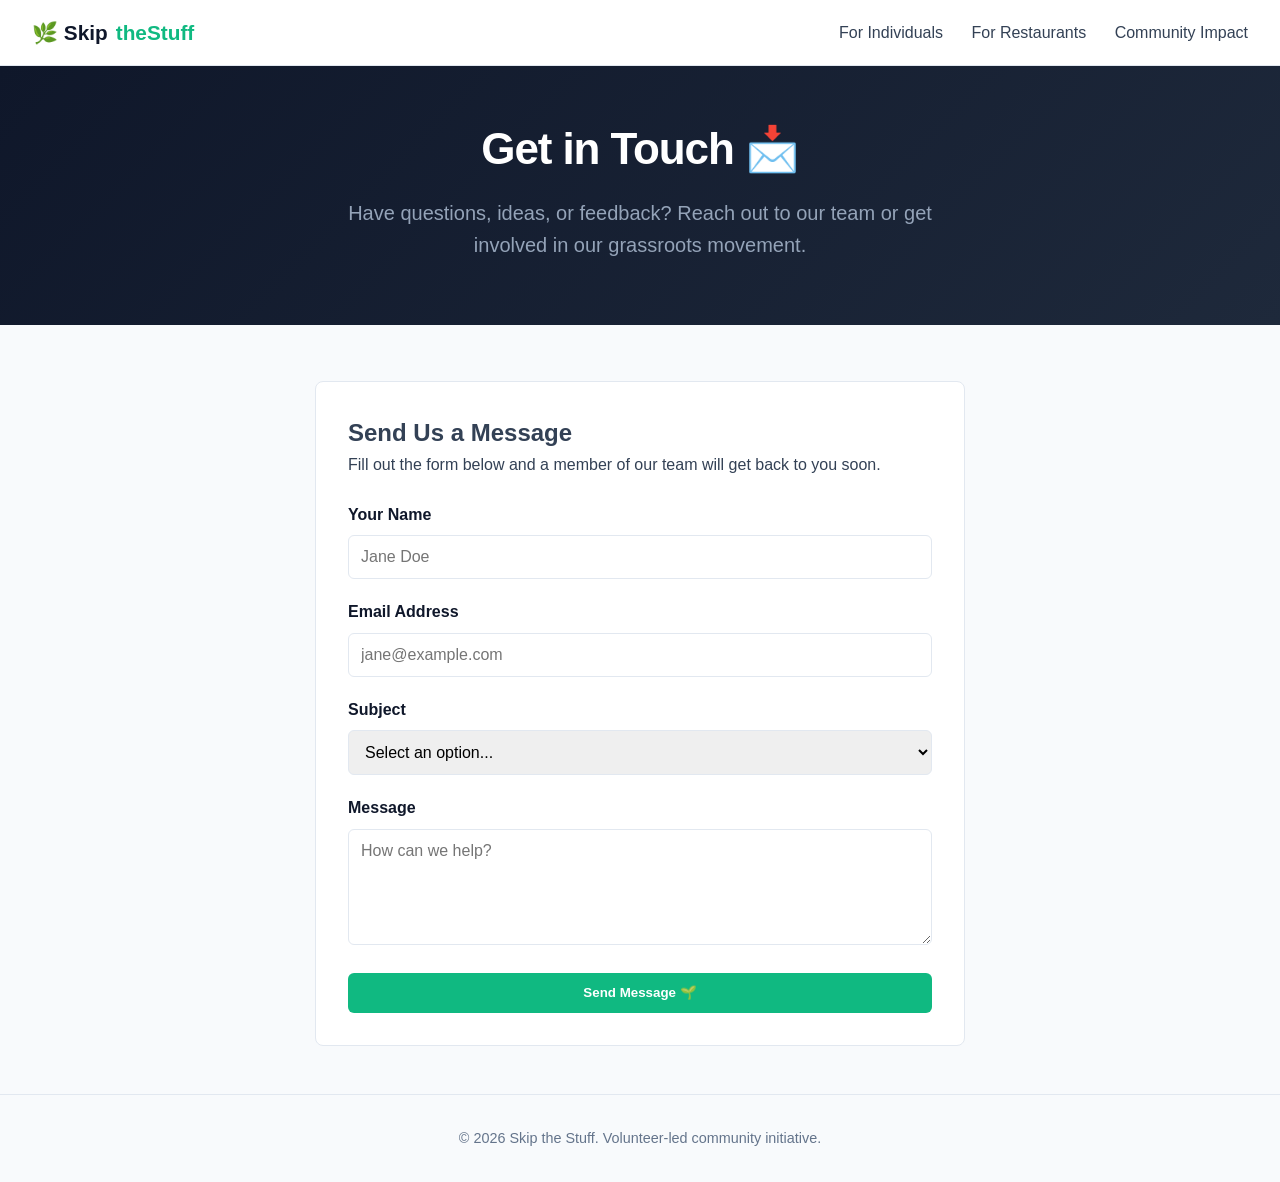
==== contact.html @ e3c657b3 "Add contact form to contact.html" ====
<!DOCTYPE html>
<html lang="en">
<head>
  <meta charset="UTF-8">
  <meta name="viewport" content="width=device-width, initial-scale=1.0">
  <title>Contact Us | Skip the Stuff</title>
  <link rel="stylesheet" href="styles.css">
</head>
<body>

  <!-- Dynamic Header Container -->
  <header id="site-header"></header>

  <main>
    <!-- Full-Width Hero Banner -->
    <section class="hero">
      <h1>Get in Touch 📩</h1>
      <p>Have questions, ideas, or feedback? Reach out to our team or get involved in our grassroots movement.</p>
    </section>

    <!-- Body Content Wrapper -->
    <div class="container">
      
      <!-- Contact Form Card -->
      <section class="form-card" style="max-width: 650px; margin: 2rem auto 0;">
        <h2>Send Us a Message</h2>
        <p style="margin-bottom: 1.5rem; color: var(--text);">Fill out the form below and a member of our team will get back to you soon.</p>

        <form action="https://api.web3forms.com/submit" method="POST">
          <!-- Web3Forms Access Key & Configuration -->
          <input type="hidden" name="access_key" value="62c086ce-9a2c-4ab1-a22f-5c4904999a47">
          <input type="hidden" name="subject" value="New Contact Form Submission - Skip the Stuff">
          <input type="hidden" name="from_name" value="Skip the Stuff Contact Form">
          <input type="checkbox" name="botcheck" class="hidden" style="display: none;">

          <!-- Visible Form Inputs -->
          <div class="form-group">
            <label for="name">Your Name</label>
            <input type="text" id="name" name="name" required placeholder="Jane Doe">
          </div>

          <div class="form-group">
            <label for="email">Email Address</label>
            <input type="email" id="email" name="email" required placeholder="jane@example.com">
          </div>

          <div class="form-group">
            <label for="subject">Subject</label>
            <select id="subject" name="subject_category" required>
              <option value="" disabled selected>Select an option...</option>
              <option value="general">General Inquiry</option>
              <option value="volunteering">Volunteering Opportunities</option>
              <option value="restaurant">Restaurant Question / Support</option>
              <option value="press">Press & Media</option>
            </select>
          </div>

          <div class="form-group">
            <label for="message">Message</label>
            <textarea id="message" name="message" rows="5" required placeholder="How can we help?" style="width: 100%; padding: 0.75rem; border: 1px solid var(--border); border-radius: 6px; font-size: 1rem; font-family: inherit;"></textarea>
          </div>

          <button type="submit" class="btn" style="width: 100%;">Send Message 🌱</button>
        </form>
      </section>

    </div>
  </main>

  <!-- Dynamic Footer Container -->
  <footer id="site-footer"></footer>

  <!-- Header & Footer Loader Script -->
  <script>
    fetch('./header.html')
      .then(res => res.text())
      .then(data => document.getElementById('site-header').innerHTML = data);

    fetch('./footer.html')
      .then(res => res.text())
      .then(data => document.getElementById('site-footer').innerHTML = data);
  </script>

</body>
</html>
---- styles.css ----
:root {
  --primary: #10b981;
  --primary-dark: #059669;
  --dark: #0f172a;
  --light-bg: #f8fafc;
  --card-bg: #ffffff;
  --border: #e2e8f0;
  --text: #334155;
}

* { 
  box-sizing: border-box; 
  margin: 0; 
  padding: 0; 
}

html { 
  scroll-behavior: smooth; 
}

body {
  font-family: -apple-system, BlinkMacSystemFont, "Segoe UI", Roboto, Helvetica, Arial, sans-serif;
  line-height: 1.6;
  color: var(--text);
  background-color: var(--light-bg);
}

/* Header & Navigation */
header {
  background: #ffffff;
  border-bottom: 1px solid var(--border);
  padding: 1rem 2rem;
  display: flex;
  justify-content: space-between;
  align-items: center;
}

.logo {
  font-size: 1.3rem;
  font-weight: 800;
  color: var(--dark);
  text-decoration: none;
  display: flex;
  align-items: center;
  gap: 0.5rem;
}

.logo span { 
  color: var(--primary); 
}

nav a {
  color: var(--text);
  text-decoration: none;
  font-weight: 500;
  margin-left: 1.5rem;
  transition: color 0.2s;
}

nav a:hover { 
  color: var(--primary); 
}

/* Hero Section */
.hero {
  background: linear-gradient(135deg, #0f172a 0%, #1e293b 100%);
  color: white;
  padding: 3rem 2rem 2.5rem;
  text-align: center;
}

.hero h1 {
  font-size: 2.75rem;
  font-weight: 800;
  margin-bottom: 0.75rem;
  letter-spacing: -0.025em;
}

.hero p {
  font-size: 1.25rem;
  max-width: 650px;
  margin: 0 auto 1.5rem;
  color: #94a3b8;
}

/* Buttons */
.btn {
  display: inline-block;
  background-color: var(--primary);
  color: white;
  font-weight: 600;
  padding: 0.8rem 1.75rem;
  border-radius: 6px;
  border: none;
  text-decoration: none;
  cursor: pointer;
  transition: background 0.2s;
}

.btn:hover { 
  background-color: var(--primary-dark); 
}

/* Container & Cards */
.container {
  max-width: 1000px;
  margin: 0 auto;
  padding: 1.5rem 1.5rem 3rem;
}

.grid {
  display: grid;
  grid-template-columns: repeat(auto-fit, minmax(280px, 1fr));
  gap: 1.5rem;
}

.card {
  background: var(--card-bg);
  border: 1px solid var(--border);
  border-radius: 8px;
  padding: 1.75rem;
  box-shadow: 0 1px 3px rgba(0,0,0,0.05);
}

.card h3 { 
  color: var(--dark); 
  margin-bottom: 0.75rem; 
}

.icon { 
  font-size: 2rem; 
  margin-bottom: 0.75rem; 
}

/* Form Styles (For Restaurants Page) */
.form-card {
  background: white;
  border: 1px solid var(--border);
  border-radius: 8px;
  padding: 2rem;
  margin-top: 2rem;
}

.form-group { 
  margin-bottom: 1.25rem; 
}

label { 
  display: block; 
  font-weight: 600; 
  margin-bottom: 0.5rem; 
  color: var(--dark); 
}

input, select {
  width: 100%;
  padding: 0.75rem;
  border: 1px solid var(--border);
  border-radius: 6px;
  font-size: 1rem;
}

/* Footer */
footer {
  text-align: center;
  padding: 2rem;
  border-top: 1px solid var(--border);
  color: #64748b;
  font-size: 0.9rem;
}
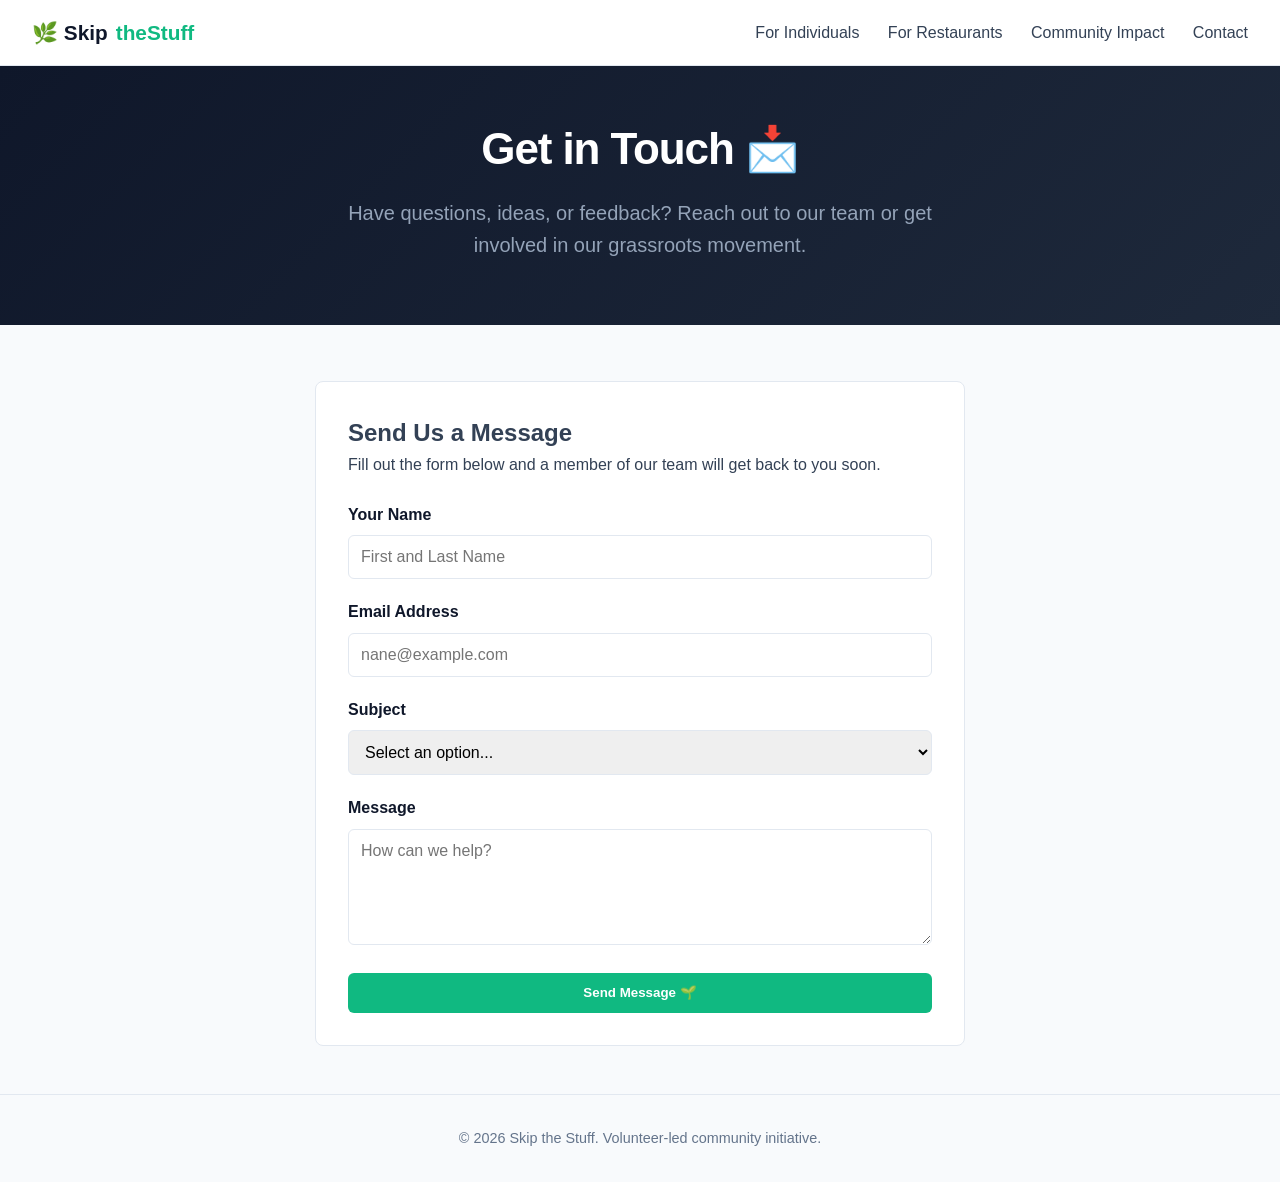
==== commit 2c1f4a1b: "Update placeholders in contact form inputs" ====
--- a/contact.html
+++ b/contact.html
@@ -36,12 +36,12 @@
           <!-- Visible Form Inputs -->
           <div class="form-group">
             <label for="name">Your Name</label>
-            <input type="text" id="name" name="name" required placeholder="Jane Doe">
+            <input type="text" id="name" name="name" required placeholder="First and Last Name"">
           </div>
 
           <div class="form-group">
             <label for="email">Email Address</label>
-            <input type="email" id="email" name="email" required placeholder="jane@example.com">
+            <input type="email" id="email" name="email" required placeholder="nane@example.com">
           </div>
 
           <div class="form-group">
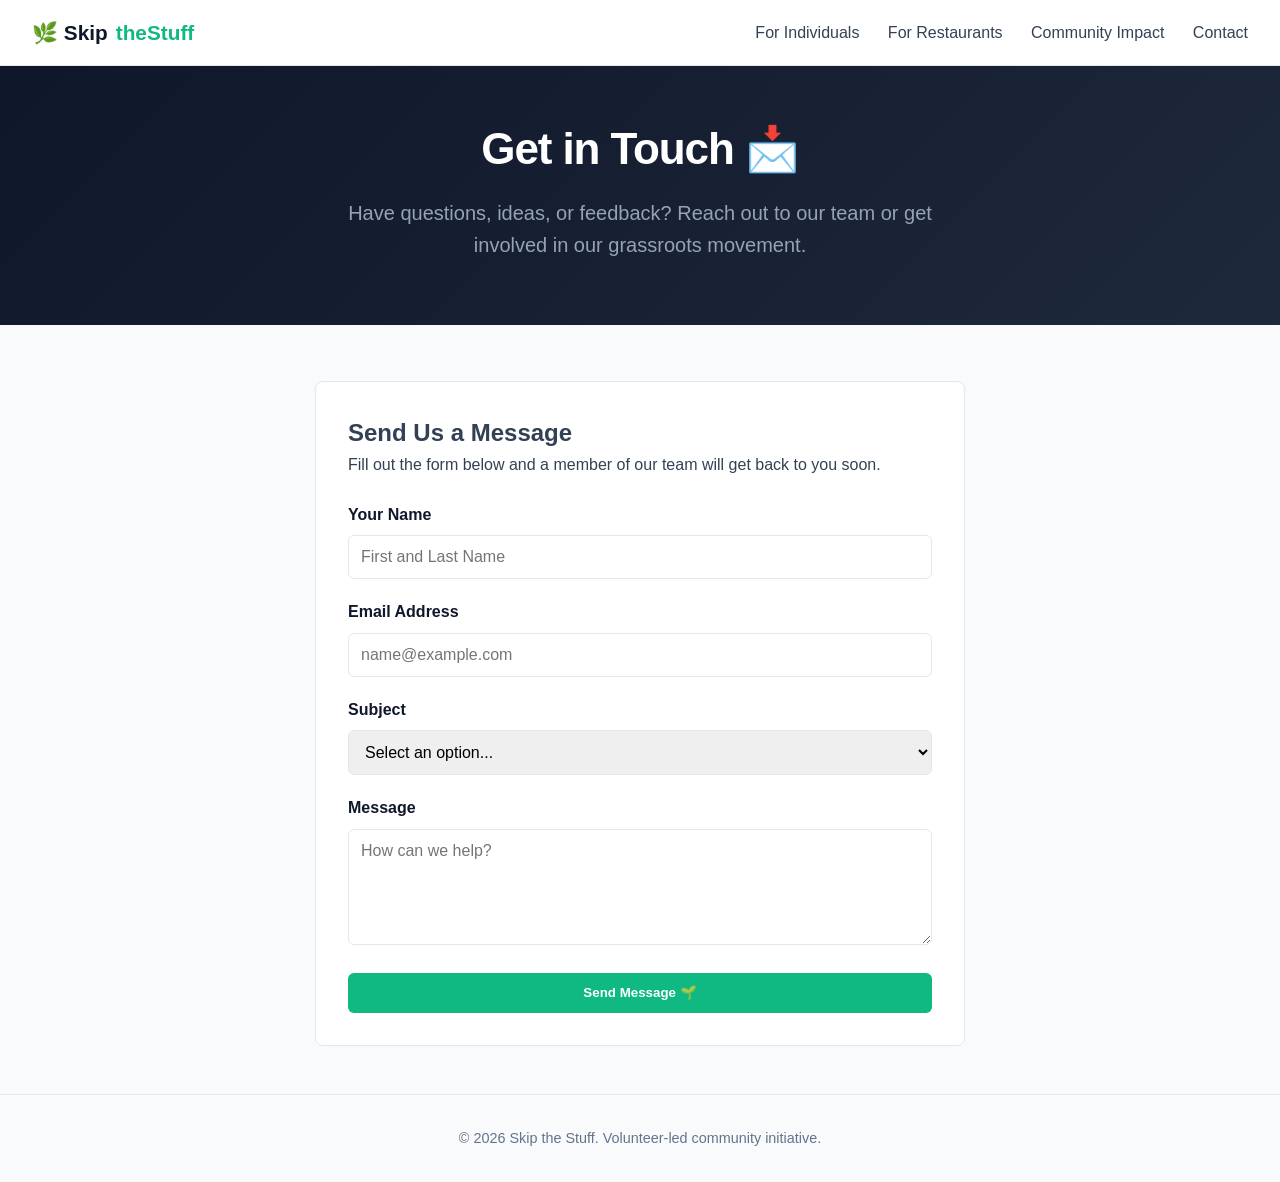
==== commit dc867552: "Fix email placeholder text in contact form" ====
--- a/contact.html
+++ b/contact.html
@@ -41,7 +41,7 @@
 
           <div class="form-group">
             <label for="email">Email Address</label>
-            <input type="email" id="email" name="email" required placeholder="nane@example.com">
+            <input type="email" id="email" name="email" required placeholder="name@example.com">
           </div>
 
           <div class="form-group">
